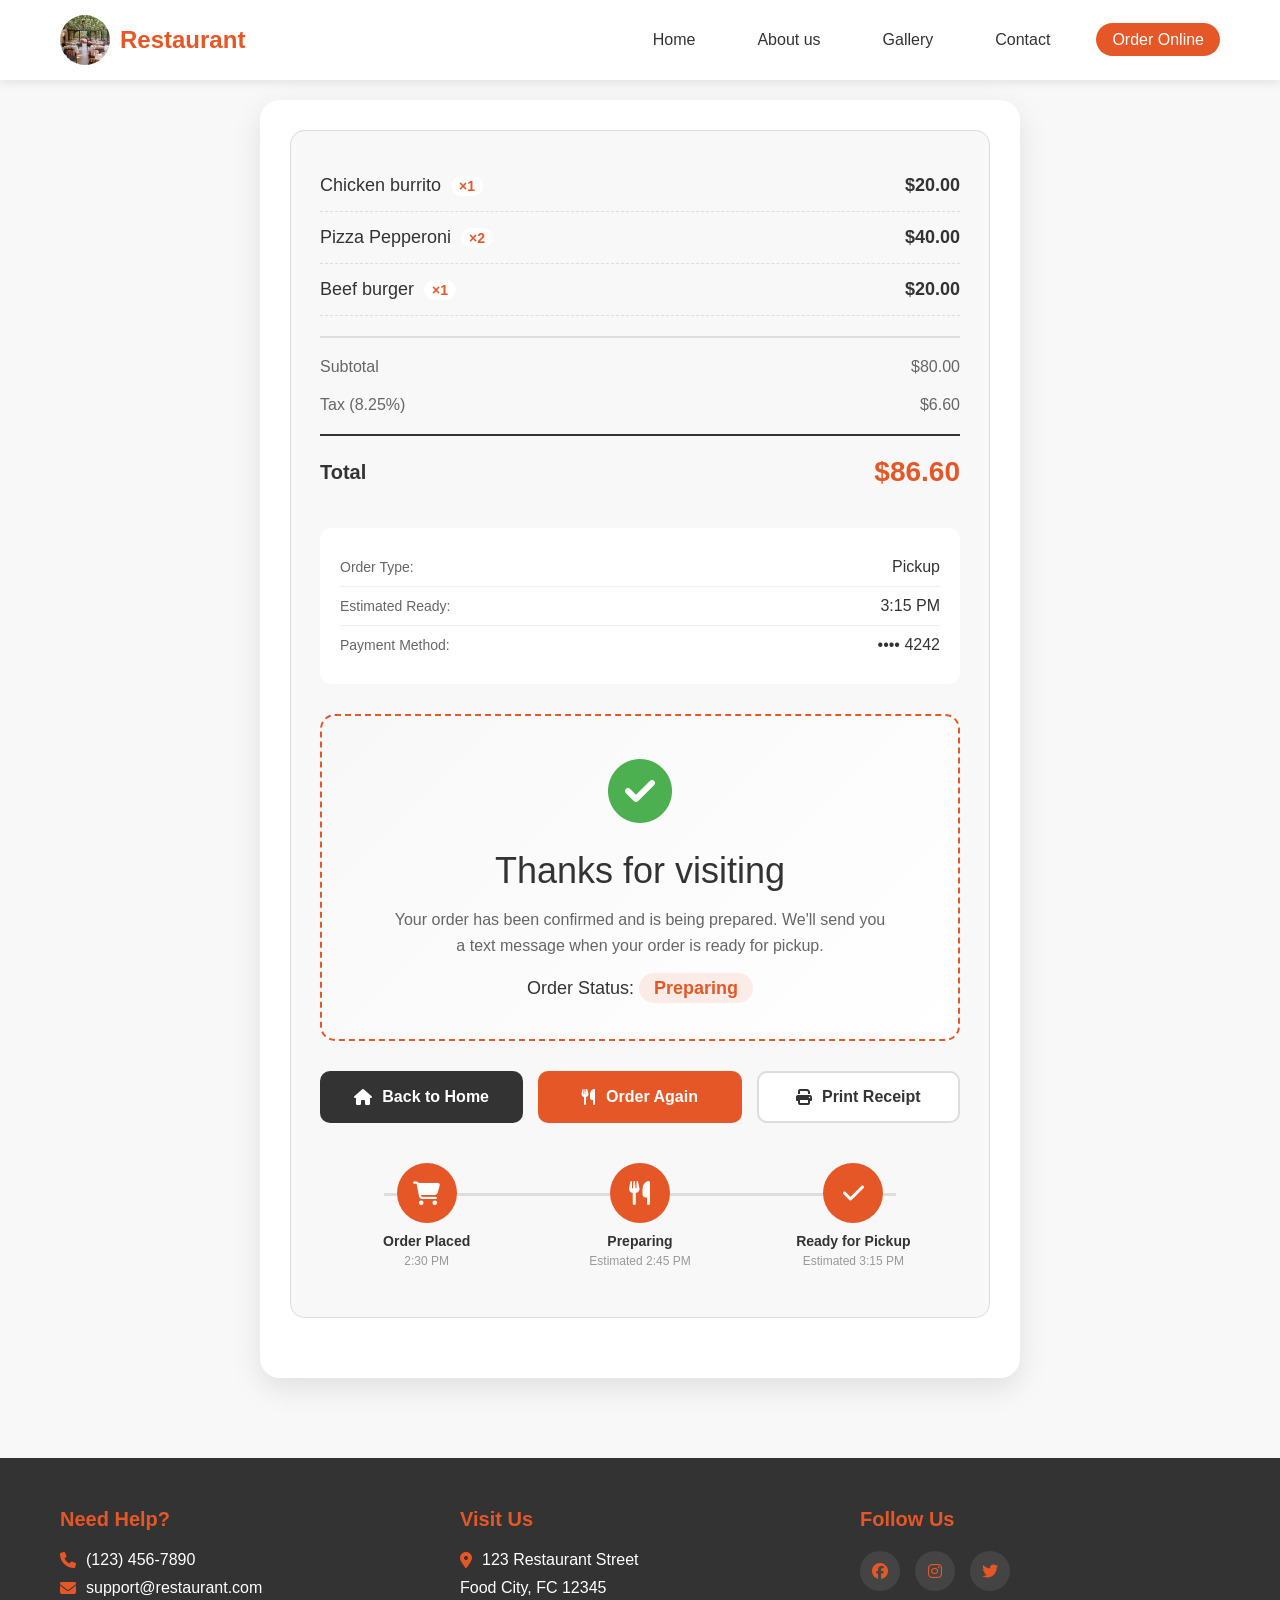
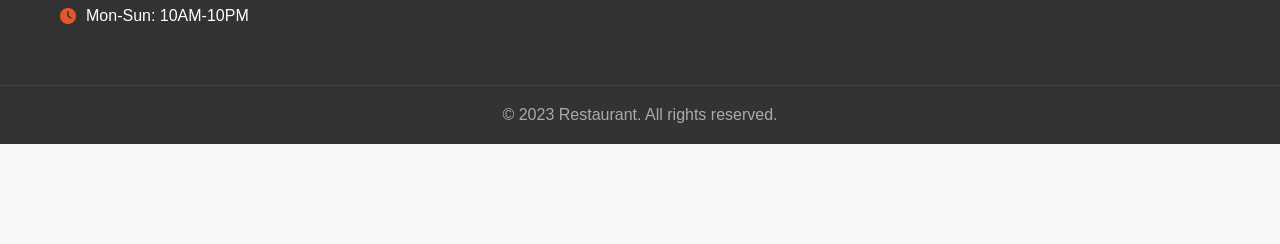
==== checkout.html @ 21a304e9 "first commit" ====
<!DOCTYPE html>
<html lang="en">
<head>
    <meta charset="UTF-8">
    <meta name="viewport" content="width=device-width, initial-scale=1.0">
    <title>Order Confirmation | Restaurant</title>
    <link rel="stylesheet" href="style.css">
    <link rel="stylesheet" href="checkout.css">
    <link rel="stylesheet" href="https://cdnjs.cloudflare.com/ajax/libs/font-awesome/6.4.0/css/all.min.css">
</head>
<body>
    <!-- Navigation -->
    <nav>
        <div class="nav-container">
            <div class="logo">
                <a href="#"><img src="images/Restaurant.jpg" alt="Restaurant Logo">Restaurant</a>
            </div>
            <ul class="nav-menu">
                <li><a href="index.html">Home</a></li>
                <li><a href="about.html">About us</a></li>
                <li><a href="gallery.html">Gallery</a></li>
                <li><a href="contact.html">Contact</a></li>
                <li><a href="order.html" class="order-btn">Order Online</a></li>
            </ul>
            <div class="hamburger">
                <i class="fas fa-bars"></i>
            </div>
        </div>
    </nav>

    <!-- Checkout Container -->
    <div class="checkout-container">
        <div class="checkout-wrapper">
            <!-- Navigation in Receipt Style -->
            <!-- <div class="receipt-nav">
                <ul>
                    <li><a href="#" class="active">Home</a></li>
                    <li><a href="#">About us</a></li>
                    <li><a href="#">Gallery</a></li>
                    <li><a href="#">Contact</a></li>
                    <li><a href="#">Order Online</a></li>
                </ul>
            </div> -->

            <!-- Order Items -->
            <div class="order-receipt">
                <div class="receipt-items">
                    <!-- Item 1 -->
                    <div class="receipt-item">
                        <div class="item-info">
                            <h3>Chicken burrito</h3>
                            <span class="item-quantity">×1</span>
                        </div>
                        <div class="item-price">
                            $20.00
                        </div>
                    </div>

                    <!-- Item 2 -->
                    <div class="receipt-item">
                        <div class="item-info">
                            <h3>Pizza Pepperoni</h3>
                            <span class="item-quantity">×2</span>
                        </div>
                        <div class="item-price">
                            $40.00
                        </div>
                    </div>

                    <!-- Item 3 -->
                    <div class="receipt-item">
                        <div class="item-info">
                            <h3>Beef burger</h3>
                            <span class="item-quantity">×1</span>
                        </div>
                        <div class="item-price">
                            $20.00
                        </div>
                    </div>

                    <!-- Subtotal -->
                    <div class="receipt-subtotal">
                        <div class="subtotal-label">
                            Subtotal
                        </div>
                        <div class="subtotal-price">
                            $80.00
                        </div>
                    </div>

                    <!-- Tax -->
                    <div class="receipt-tax">
                        <div class="tax-label">
                            Tax (8.25%)
                        </div>
                        <div class="tax-price">
                            $6.60
                        </div>
                    </div>

                    <!-- Total -->
                    <div class="receipt-total">
                        <div class="total-label">
                            Total
                        </div>
                        <div class="total-price">
                            $86.60
                        </div>
                    </div>
                </div>

                <!-- Order Details -->
                <div class="order-details">
                    <div class="detail-row">
                        <span class="detail-label">Order Type:</span>
                        <span class="detail-value">Pickup</span>
                    </div>
                    <div class="detail-row">
                        <span class="detail-label">Estimated Ready:</span>
                        <span class="detail-value">3:15 PM</span>
                    </div>
                    <div class="detail-row">
                        <span class="detail-label">Payment Method:</span>
                        <span class="detail-value">•••• 4242</span>
                    </div>
                </div>

                <!-- Thank You Message -->
                <div class="thank-you-section">
                    <div class="thank-you-icon">
                        <i class="fas fa-check-circle"></i>
                    </div>
                    <h2>Thanks for visiting</h2>
                    <p class="thank-you-message">
                        Your order has been confirmed and is being prepared. 
                        We'll send you a text message when your order is ready for pickup.
                    </p>
                    <p class="order-status">
                        Order Status: <span class="status-preparing">Preparing</span>
                    </p>
                </div>

                <!-- Action Buttons -->
                <div class="action-buttons">
                    <a href="index.html" class="btn-home">
                        <i class="fas fa-home"></i> Back to Home
                    </a>
                    <a href="menu.html" class="btn-order">
                        <i class="fas fa-utensils"></i> Order Again
                    </a>
                    <button class="btn-receipt">
                        <i class="fas fa-print"></i> Print Receipt
                    </button>
                </div>

                <!-- Order Timeline -->
                <div class="order-timeline">
                    <div class="timeline-step active">
                        <div class="step-icon">
                            <i class="fas fa-shopping-cart"></i>
                        </div>
                        <div class="step-label">Order Placed</div>
                        <div class="step-time">2:30 PM</div>
                    </div>
                    <div class="timeline-step">
                        <div class="step-icon">
                            <i class="fas fa-utensils"></i>
                        </div>
                        <div class="step-label">Preparing</div>
                        <div class="step-time">Estimated 2:45 PM</div>
                    </div>
                    <div class="timeline-step">
                        <div class="step-icon">
                            <i class="fas fa-check"></i>
                        </div>
                        <div class="step-label">Ready for Pickup</div>
                        <div class="step-time">Estimated 3:15 PM</div>
                    </div>
                </div>
            </div>
        </div>
    </div>

    <!-- Footer -->
    <footer>
        <div class="footer-content">
            <div class="footer-section">
                <h3>Need Help?</h3>
                <p><i class="fas fa-phone"></i> (123) 456-7890</p>
                <p><i class="fas fa-envelope"></i> support@restaurant.com</p>
                <p><i class="fas fa-clock"></i> Mon-Sun: 10AM-10PM</p>
            </div>
            <div class="footer-section">
                <h3>Visit Us</h3>
                <p><i class="fas fa-map-marker-alt"></i> 123 Restaurant Street</p>
                <p>Food City, FC 12345</p>
            </div>
            <div class="footer-section">
                <h3>Follow Us</h3>
                <div class="social-icons">
                    <a href="#"><i class="fab fa-facebook"></i></a>
                    <a href="#"><i class="fab fa-instagram"></i></a>
                    <a href="#"><i class="fab fa-twitter"></i></a>
                </div>
            </div>
        </div>
        <div class="footer-bottom">
            <p>&copy; 2023 Restaurant. All rights reserved.</p>
        </div>
    </footer>

    <script src="checkout-script.js"></script>
</body>
</html>
---- style.css ----
* {
    margin: 0;
    padding: 0;
    box-sizing: border-box;
    font-family: 'Segoe UI', Tahoma, Geneva, Verdana, sans-serif;
}

body {
    margin: 0;
    padding: 0;
    background-color: #f8f8f8;
    color: #333;
}

/* Navigation Styles */
nav {
    background-color: white;
    box-shadow: 0 2px 10px rgba(0,0,0,0.1);
    position: fixed;
    width: 100%;
    top: 0;
    z-index: 1000;
}

.nav-container {
    max-width: 1200px;
    margin: 0 auto;
    padding: 0 20px;
    display: flex;
    justify-content: space-between;
    align-items: center;
    height: 80px;
}

.logo {
    display: flex;
    align-items: center;
}

.logo a {
    display: flex;
    align-items: center;
    text-decoration: none;
    color: #E55727;
    font-size: 24px;
    font-weight: bold;
}

.logo img {
    width: 50px;
    height: 50px;
    border-radius: 50%;
    margin-right: 10px;
    object-fit: cover;
}

.nav-menu {
    display: flex;
    list-style-type: none;
    gap: 30px;
}

.nav-menu li a {
    text-decoration: none;
    color: #333;
    font-weight: 500;
    padding: 8px 16px;
    border-radius: 25px;
    transition: all 0.3s ease;
}

.nav-menu li a:hover {
    color: white;
    background-color: #E55727;
}

.nav-menu li a.active {
    background-color: #E55727;
    color: white;
}

.nav-menu li a.order-btn {
    background-color: #E55727;
    color: white;
}

.nav-menu li a.order-btn:hover {
    background-color: #E55727;
}

.hamburger {
    display: none;
    font-size: 24px;
    cursor: pointer;
}

/* Hero Section */
.hero {
    max-width: 1200px;
    margin: 100px auto 50px;
    padding: 0 20px;
    display: grid;
    grid-template-columns: 1fr 1fr;
    gap: 50px;
    align-items: center;
}

.hero-content h1 {
    font-size: 128px;
    color: #E55727;
    line-height: 1;
    margin-bottom: 20px;
}

.hero-content h2 {
    font-size: 36px;
    color: #333;
    margin-bottom: 20px;
}

.hero-content p {
    font-size: 18px;
    color: #666;
    margin-bottom: 30px;
    line-height: 1.6;
}

.hero-buttons {
    display: flex;
    gap: 20px;
}

.btn-primary, .btn-secondary {
    padding: 12px 30px;
    border-radius: 25px;
    text-decoration: none;
    font-weight: 600;
    display: inline-block;
    transition: all 0.3s ease;
}

.btn-primary {
    background-color: #E55727;
    color: white;
}

.btn-primary:hover {
    background-color: #c94a20;
    transform: translateY(-3px);
    box-shadow: 0 5px 15px rgba(229, 87, 39, 0.3);
}

.btn-secondary {
    background-color: transparent;
    color: #333;
    border: 2px solid #333;
}

.btn-secondary:hover {
    background-color: #333;
    color: white;
    transform: translateY(-3px);
}

.hero-image img {
    width: 100%;
    height: 500px;
    object-fit: cover;
    border-radius: 10px;
    box-shadow: 0 10px 30px rgba(0,0,0,0.1);
}

/* Features Section */
.features {
    max-width: 1200px;
    margin: 80px auto;
    padding: 0 20px;
    display: grid;
    grid-template-columns: repeat(3, 1fr);
    gap: 40px;
}

.feature-card {
    text-align: center;
    padding: 30px;
    background-color: white;
    border-radius: 10px;
    box-shadow: 0 5px 15px rgba(0,0,0,0.05);
    transition: transform 0.3s ease;
}

.feature-card:hover {
    transform: translateY(-10px);
}

.feature-card i {
    font-size: 40px;
    color: #E55727;
    margin-bottom: 20px;
}

.feature-card h3 {
    font-size: 24px;
    margin-bottom: 10px;
    color: #333;
}

.feature-card p {
    color: #666;
}

/* Menu Preview */
.menu-preview {
    max-width: 1200px;
    margin: 80px auto;
    padding: 0 20px;
}

.menu-preview h2 {
    text-align: center;
    font-size: 36px;
    margin-bottom: 50px;
    color: #333;
}

.menu-items {
    display: grid;
    grid-template-columns: repeat(3, 1fr);
    gap: 30px;
}

.menu-item {
    background-color: white;
    border-radius: 10px;
    overflow: hidden;
    box-shadow: 0 5px 15px rgba(0,0,0,0.05);
    transition: transform 0.3s ease;
}

.menu-item:hover {
    transform: translateY(-10px);
}

.menu-item img {
    width: 100%;
    height: 200px;
    object-fit: cover;
}

.menu-item h3 {
    padding: 20px 20px 10px;
    font-size: 22px;
    color: #333;
}

.menu-item p {
    padding: 0 20px;
    color: #666;
    margin-bottom: 15px;
}

.price {
    display: block;
    padding: 0 20px 20px;
    font-size: 20px;
    font-weight: bold;
    color: #E55727;
}

/* Footer */
footer {
    background-color: #333;
    color: white;
    margin-top: 80px;
}

.footer-content {
    max-width: 1200px;
    margin: 0 auto;
    padding: 50px 20px;
    display: grid;
    grid-template-columns: repeat(3, 1fr);
    gap: 40px;
}

.footer-section h3 {
    font-size: 20px;
    margin-bottom: 20px;
    color: #E55727;
}

.footer-section p {
    margin-bottom: 10px;
    display: flex;
    align-items: center;
    gap: 10px;
}

.footer-section i {
    color: #E55727;
}

.social-icons {
    display: flex;
    gap: 15px;
    margin-top: 20px;
}

.social-icons a {
    display: inline-flex;
    align-items: center;
    justify-content: center;
    width: 40px;
    height: 40px;
    background-color: #444;
    border-radius: 50%;
    color: white;
    text-decoration: none;
    transition: all 0.3s ease;
}

.social-icons a:hover {
    background-color: #E55727;
    transform: translateY(-3px);
}

.footer-bottom {
    text-align: center;
    padding: 20px;
    border-top: 1px solid #444;
    color: #aaa;
}

/* Responsive Design */
@media (max-width: 1024px) {
    .hero-content h1 {
        font-size: 96px;
    }
    
    .features, .menu-items {
        grid-template-columns: repeat(2, 1fr);
    }
}

@media (max-width: 768px) {
    .nav-menu {
        display: none;
        position: absolute;
        top: 80px;
        left: 0;
        width: 100%;
        background-color: white;
        flex-direction: column;
        padding: 20px;
        box-shadow: 0 5px 10px rgba(0,0,0,0.1);
    }
    
    .nav-menu.active {
        display: flex;
    }
    
    .hamburger {
        display: block;
    }
    
    .hero {
        grid-template-columns: 1fr;
        margin-top: 120px;
    }
    
    .hero-content h1 {
        font-size: 72px;
    }
    
    .hero-content h2 {
        font-size: 28px;
    }
    
    .hero-buttons {
        flex-direction: column;
    }
    
    .features, .menu-items, .footer-content {
        grid-template-columns: 1fr;
    }
}


/* Menu Header */
.menu-header {
    background: linear-gradient(rgba(0, 0, 0, 0.7), rgba(0, 0, 0, 0.7)), 
                url('https://images.unsplash.com/photo-1414235077428-338989a2e8c0?ixlib=rb-4.0.3&auto=format&fit=crop&w=1470&q=80');
    background-size: cover;
    background-position: center;
    height: 300px;
    display: flex;
    align-items: center;
    justify-content: center;
    margin-top: 80px;
}

.menu-title h1 {
    font-size: 72px;
    color: white;
    text-align: center;
    text-transform: uppercase;
    letter-spacing: 3px;
    text-shadow: 2px 2px 4px rgba(0, 0, 0, 0.5);
}

/* Menu Section */
.menu-section {
    padding: 60px 0;
    background-color: #f8f8f8;
}

.container {
    max-width: 1200px;
    margin: 0 auto;
    padding: 0 20px;
}

.menu-row {
    display: grid;
    grid-template-columns: repeat(2, 1fr);
    gap: 30px;
    margin-bottom: 30px;
}

.menu-item-card {
    background-color: white;
    border-radius: 15px;
    overflow: hidden;
    box-shadow: 0 5px 15px rgba(0, 0, 0, 0.08);
    transition: all 0.3s ease;
    display: flex;
    height: 200px;
}

.menu-item-card:hover {
    transform: translateY(-5px);
    box-shadow: 0 10px 25px rgba(0, 0, 0, 0.12);
}

.menu-item-image {
    width: 40%;
    overflow: hidden;
}

.menu-item-image img {
    width: 100%;
    height: 100%;
    object-fit: cover;
    transition: transform 0.3s ease;
}

.menu-item-card:hover .menu-item-image img {
    transform: scale(1.05);
}

.menu-item-content {
    width: 60%;
    padding: 20px;
    display: flex;
    flex-direction: column;
    justify-content: space-between;
}

.menu-item-content h3 {
    font-size: 22px;
    color: #333;
    margin-bottom: 10px;
    font-weight: 600;
}

.item-description {
    color: #666;
    font-size: 14px;
    line-height: 1.5;
    margin-bottom: 15px;
    flex-grow: 1;
}

.item-bottom {
    display: flex;
    justify-content: space-between;
    align-items: center;
}

.item-price {
    font-size: 24px;
    font-weight: bold;
    color: #E55727;
}

.quantity-controls {
    display: flex;
    align-items: center;
    background-color: #f0f0f0;
    border-radius: 25px;
    padding: 5px;
}

.quantity-btn {
    background-color: #E55727;
    color: white;
    border: none;
    width: 30px;
    height: 30px;
    border-radius: 50%;
    display: flex;
    align-items: center;
    justify-content: center;
    cursor: pointer;
    font-size: 14px;
    transition: all 0.3s ease;
}

.quantity-btn:hover {
    background-color: #c94a20;
    transform: scale(1.1);
}

.quantity {
    margin: 0 15px;
    font-size: 18px;
    font-weight: 600;
    min-width: 30px;
    text-align: center;
}

/* Order Summary */
.order-summary {
    position: fixed;
    bottom: 0;
    left: 0;
    right: 0;
    background-color: white;
    box-shadow: 0 -5px 15px rgba(0, 0, 0, 0.1);
    padding: 20px;
    z-index: 100;
}

.order-container {
    max-width: 1200px;
    margin: 0 auto;
    display: flex;
    align-items: center;
    justify-content: space-between;
}

.order-container h3 {
    font-size: 24px;
    color: #333;
    margin-right: 30px;
}

.order-items {
    flex-grow: 1;
    display: flex;
    gap: 20px;
    overflow-x: auto;
    padding: 10px 0;
}

.order-item {
    display: flex;
    align-items: center;
    background-color: #f8f8f8;
    padding: 10px 15px;
    border-radius: 10px;
    min-width: 200px;
}

.order-item span {
    margin-right: 10px;
}

.order-item-name {
    font-weight: 500;
    flex-grow: 1;
}

.order-item-quantity {
    color: #E55727;
    font-weight: bold;
}

.order-item-price {
    font-weight: bold;
}

.order-total {
    margin: 0 30px;
    display: flex;
    align-items: center;
    gap: 10px;
}

.order-total span:first-child {
    font-size: 18px;
    color: #666;
}

.total-price {
    font-size: 28px;
    font-weight: bold;
    color: #E55727;
}

.checkout-btn {
    background-color: #E55727;
    color: white;
    border: none;
    padding: 15px 40px;
    border-radius: 25px;
    font-size: 18px;
    font-weight: 600;
    cursor: pointer;
    transition: all 0.3s ease;
}

.checkout-btn:hover {
    background-color: #E55727;
    transform: translateY(-2px);
}

/* Footer adjustments for menu page */
footer {
    margin-bottom: 100px; /* To make space for the order summary */
}

/* Responsive Design */
@media (max-width: 1024px) {
    .menu-row {
        grid-template-columns: 1fr;
    }
    
    .menu-item-card {
        height: auto;
    }
}

@media (max-width: 768px) {
    .menu-title h1 {
        font-size: 48px;
    }
    
    .order-container {
        flex-direction: column;
        gap: 20px;
    }
    
    .order-items {
        width: 100%;
        justify-content: flex-start;
    }
    
    .order-total {
        margin: 0;
    }
    
    footer {
        margin-bottom: 150px;
    }
}

@media (max-width: 480px) {
    .menu-item-card {
        flex-direction: column;
        height: auto;
    }
    
    .menu-item-image {
        width: 100%;
        height: 200px;
    }
    
    .menu-item-content {
        width: 100%;
    }
    
    .menu-item-content h3 {
        font-size: 20px;
    }
    
    .item-price {
        font-size: 20px;
    }
}
---- checkout.css ----
/* Checkout Page Styles */
.checkout-container {
    max-width: 800px;
    margin: 100px auto 50px;
    padding: 0 20px;
}

.checkout-wrapper {
    background-color: white;
    border-radius: 20px;
    box-shadow: 0 10px 30px rgba(0, 0, 0, 0.1);
    overflow: hidden;
    padding: 30px;
}

/* Receipt Header */
.receipt-header {
    display: flex;
    align-items: center;
    margin-bottom: 30px;
    padding-bottom: 20px;
    border-bottom: 2px solid #f0f0f0;
}

.device-icon {
    background-color: #f8f8f8;
    padding: 15px;
    border-radius: 12px;
    margin-right: 20px;
    display: flex;
    align-items: center;
    gap: 10px;
    font-size: 14px;
    color: #666;
}

.device-icon i {
    font-size: 24px;
    color: #333;
}

.receipt-title h1 {
    font-size: 28px;
    color: #333;
    margin-bottom: 5px;
}

.receipt-subtitle {
    color: #666;
    font-size: 16px;
    margin-bottom: 5px;
}

.receipt-date {
    color: #888;
    font-size: 14px;
}

/* Receipt Navigation */
.receipt-nav {
    background-color: #f8f8f8;
    border-radius: 12px;
    padding: 15px;
    margin-bottom: 30px;
}

.receipt-nav ul {
    display: flex;
    list-style: none;
    justify-content: space-between;
    margin: 0;
    padding: 0;
}

.receipt-nav li a {
    text-decoration: none;
    color: #666;
    font-weight: 500;
    padding: 8px 16px;
    border-radius: 20px;
    transition: all 0.3s ease;
}

.receipt-nav li a:hover,
.receipt-nav li a.active {
    background-color: #E55727;
    color: white;
}

/* Order Receipt */
.order-receipt {
    background-color: #f8f8f8;
    border-radius: 15px;
    padding: 30px;
    margin-bottom: 30px;
}

.receipt-items {
    margin-bottom: 30px;
}

.receipt-item {
    display: flex;
    justify-content: space-between;
    align-items: center;
    padding: 15px 0;
    border-bottom: 1px dashed #ddd;
}

.receipt-item:last-child {
    border-bottom: none;
}

.item-info {
    display: flex;
    align-items: center;
    gap: 10px;
}

.item-info h3 {
    font-size: 18px;
    color: #333;
    font-weight: 500;
}

.item-quantity {
    color: #E55727;
    font-weight: 600;
    background-color: white;
    padding: 2px 8px;
    border-radius: 10px;
    font-size: 14px;
}

.item-price {
    font-size: 18px;
    font-weight: 600;
    color: #333;
}

/* Receipt Totals */
.receipt-subtotal,
.receipt-tax,
.receipt-total {
    display: flex;
    justify-content: space-between;
    align-items: center;
    padding: 10px 0;
}

.receipt-subtotal {
    margin-top: 20px;
    padding-top: 20px;
    border-top: 2px solid #ddd;
}

.receipt-total {
    padding-top: 20px;
    border-top: 2px solid #333;
    margin-top: 10px;
}

.subtotal-label,
.tax-label,
.total-label {
    font-size: 16px;
    color: #666;
}

.subtotal-price,
.tax-price {
    font-size: 16px;
    color: #666;
}

.total-label {
    font-size: 20px;
    font-weight: 600;
    color: #333;
}

.total-price {
    font-size: 28px;
    font-weight: 700;
    color: #E55727;
}

/* Order Details */
.order-details {
    background-color: white;
    border-radius: 12px;
    padding: 20px;
    margin: 30px 0;
}

.detail-row {
    display: flex;
    justify-content: space-between;
    align-items: center;
    padding: 10px 0;
    border-bottom: 1px solid #f0f0f0;
}

.detail-row:last-child {
    border-bottom: none;
}

.detail-label {
    color: #666;
    font-size: 14px;
}

.detail-value {
    color: #333;
    font-weight: 500;
}

/* Thank You Section */
.thank-you-section {
    text-align: center;
    padding: 40px 20px;
    background: linear-gradient(135deg, #f8f8f8 0%, white 100%);
    border-radius: 15px;
    margin: 30px 0;
    border: 2px dashed #E55727;
}

.thank-you-icon {
    font-size: 64px;
    color: #4CAF50;
    margin-bottom: 20px;
}

.thank-you-section h2 {
    font-size: 36px;
    color: #333;
    margin-bottom: 15px;
    font-weight: 300;
}

.thank-you-message {
    color: #666;
    font-size: 16px;
    line-height: 1.6;
    max-width: 500px;
    margin: 0 auto 20px;
}

.order-status {
    font-size: 18px;
    color: #333;
}

.status-preparing {
    color: #E55727;
    font-weight: 600;
    background-color: rgba(229, 87, 39, 0.1);
    padding: 5px 15px;
    border-radius: 20px;
}

/* Action Buttons */
.action-buttons {
    display: grid;
    grid-template-columns: repeat(3, 1fr);
    gap: 15px;
    margin: 30px 0;
}

.btn-home,
.btn-order,
.btn-receipt {
    display: flex;
    align-items: center;
    justify-content: center;
    gap: 10px;
    padding: 15px;
    border-radius: 10px;
    text-decoration: none;
    font-weight: 600;
    font-size: 16px;
    transition: all 0.3s ease;
    border: none;
    cursor: pointer;
}

.btn-home {
    background-color: #333;
    color: white;
}

.btn-home:hover {
    background-color: #555;
    transform: translateY(-3px);
}

.btn-order {
    background-color: #E55727;
    color: white;
}

.btn-order:hover {
    background-color: #c94a20;
    transform: translateY(-3px);
}

.btn-receipt {
    background-color: white;
    color: #333;
    border: 2px solid #ddd;
}

.btn-receipt:hover {
    background-color: #f8f8f8;
    border-color: #333;
    transform: translateY(-3px);
}

/* Order Timeline */
.order-timeline {
    display: flex;
    justify-content: space-between;
    position: relative;
    margin: 40px 0 20px;
}

.order-timeline::before {
    content: '';
    position: absolute;
    top: 30px;
    left: 10%;
    right: 10%;
    height: 3px;
    background-color: #ddd;
    z-index: 1;
}

.timeline-step {
    display: flex;
    flex-direction: column;
    align-items: center;
    position: relative;
    z-index: 2;
    flex: 1;
}

.timeline-step.active .step-icon {
    background-color: #E55727;
    color: white;
}

.timeline-step.active .step-label {
    color: #333;
    font-weight: 600;
}

.step-icon {
    width: 60px;
    height: 60px;
    background-color: #f8f8f8;
    border-radius: 50%;
    display: flex;
    align-items: center;
    justify-content: center;
    font-size: 24px;
    color: #999;
    margin-bottom: 10px;
    transition: all 0.3s ease;
}

.step-label {
    font-size: 14px;
    color: #999;
    margin-bottom: 5px;
    text-align: center;
}

.step-time {
    font-size: 12px;
    color: #999;
    text-align: center;
}

/* Responsive Design */
@media (max-width: 768px) {
    .checkout-wrapper {
        padding: 20px;
    }
    
    .receipt-nav ul {
        flex-direction: column;
        gap: 10px;
    }
    
    .receipt-nav li a {
        display: block;
        text-align: center;
    }
    
    .action-buttons {
        grid-template-columns: 1fr;
    }
    
    .order-timeline {
        flex-direction: column;
        gap: 30px;
    }
    
    .order-timeline::before {
        display: none;
    }
    
    .timeline-step {
        flex-direction: row;
        gap: 20px;
        text-align: left;
        align-items: center;
    }
    
    .step-icon {
        margin-bottom: 0;
        min-width: 60px;
    }
}

@media (max-width: 480px) {
    .receipt-header {
        flex-direction: column;
        text-align: center;
        gap: 20px;
    }
    
    .device-icon {
        margin-right: 0;
        justify-content: center;
    }
    
    .receipt-item {
        flex-direction: column;
        align-items: flex-start;
        gap: 10px;
    }
    
    .item-price {
        align-self: flex-end;
    }
}
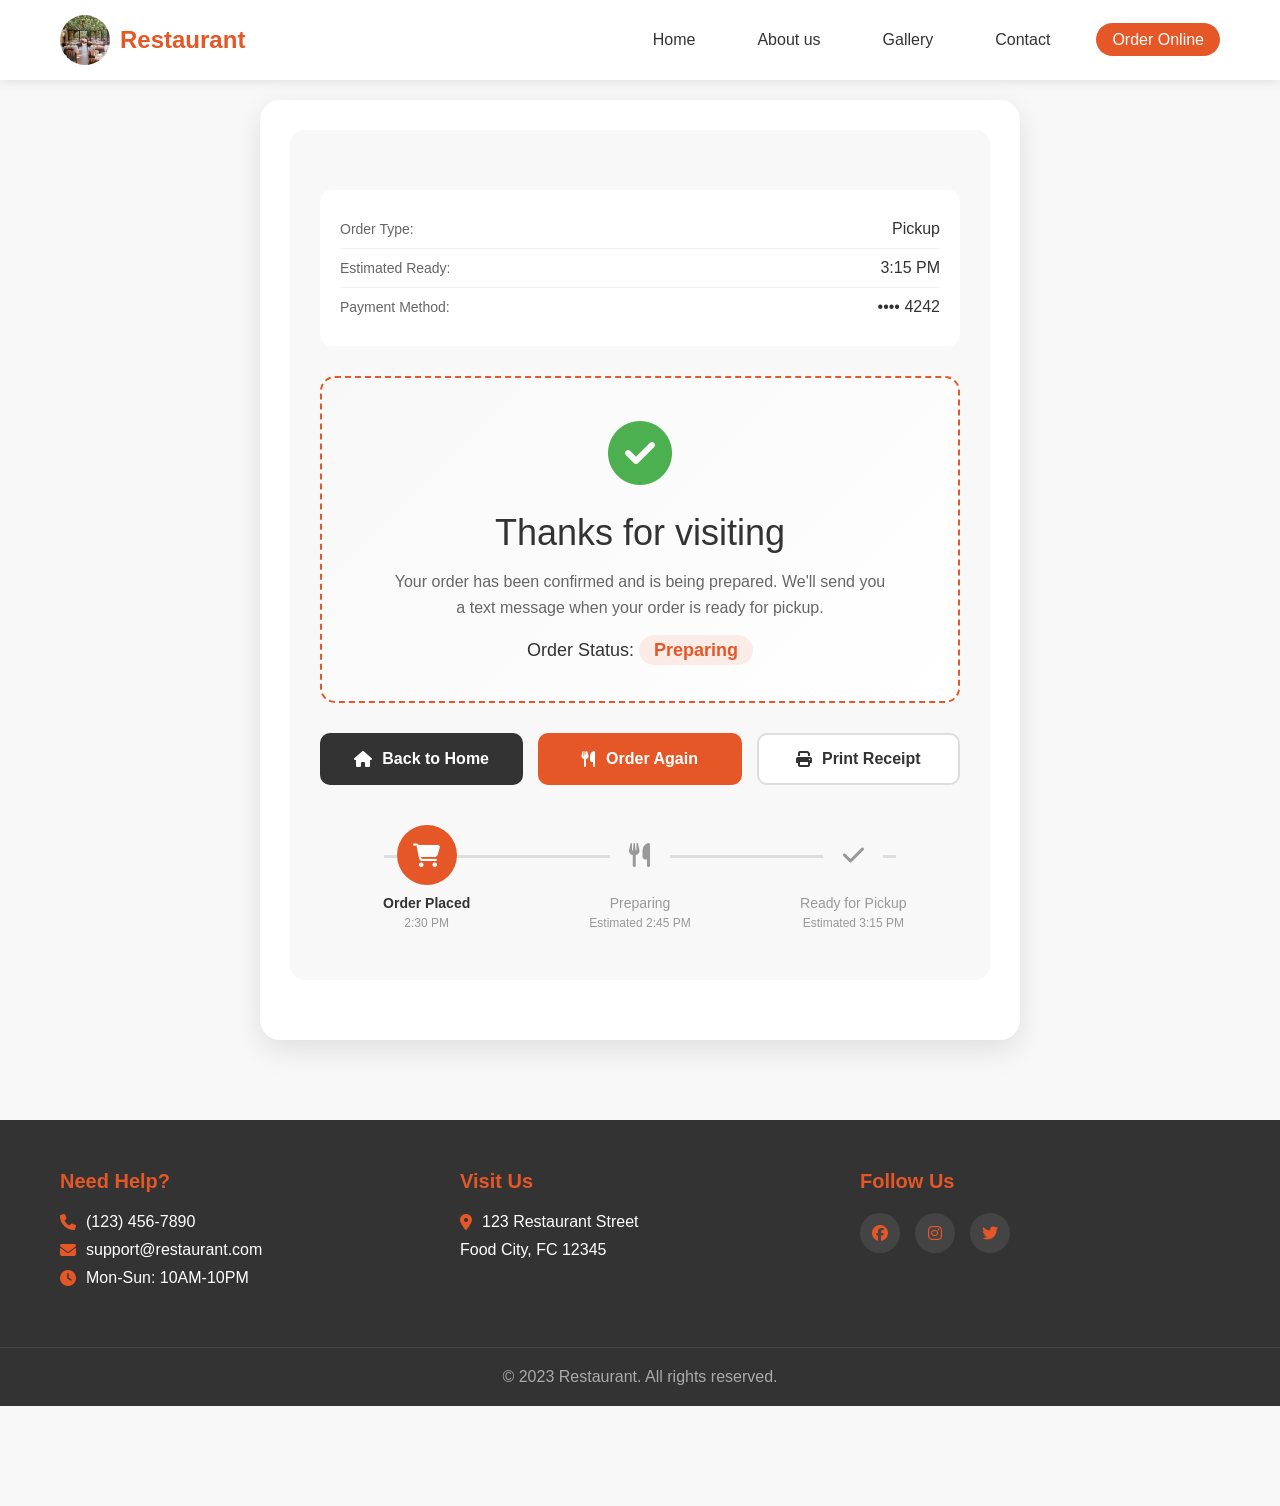
==== commit 07c0a648: "mege the js and css files into one" ====
--- a/checkout.html
+++ b/checkout.html
@@ -5,15 +5,14 @@
     <meta name="viewport" content="width=device-width, initial-scale=1.0">
     <title>Order Confirmation | Restaurant</title>
     <link rel="stylesheet" href="style.css">
-    <link rel="stylesheet" href="checkout.css">
     <link rel="stylesheet" href="https://cdnjs.cloudflare.com/ajax/libs/font-awesome/6.4.0/css/all.min.css">
 </head>
-<body>
+<body class="checkout-page">
     <!-- Navigation -->
     <nav>
         <div class="nav-container">
             <div class="logo">
-                <a href="#"><img src="images/Restaurant.jpg" alt="Restaurant Logo">Restaurant</a>
+                <a href="index.html"><img src="images/Restaurant.jpg" alt="Restaurant Logo">Restaurant</a>
             </div>
             <ul class="nav-menu">
                 <li><a href="index.html">Home</a></li>
@@ -97,7 +96,6 @@
                             $6.60
                         </div>
                     </div>
-
                     <!-- Total -->
                     <div class="receipt-total">
                         <div class="total-label">
@@ -209,6 +207,6 @@
         </div>
     </footer>
 
-    <script src="checkout-script.js"></script>
+    <script src="script.js"></script>
 </body>
 </html>
--- a/style.css
+++ b/style.css
@@ -72,6 +72,7 @@
 .nav-menu li a:hover {
     color: white;
     background-color: #E55727;
+    box-shadow:2px 2px 2px #333;
 }
 
 .nav-menu li a.active {
@@ -79,6 +80,10 @@
     color: white;
 }
 
+.nav-menu li a.active:hover {
+    box-shadow:2px 2px 2px #333;
+}
+
 .nav-menu li a.order-btn {
     background-color: #E55727;
     color: white;
@@ -86,6 +91,7 @@
 
 .nav-menu li a.order-btn:hover {
     background-color: #E55727;
+    box-shadow:2px 2px 2px #333;
 }
 
 .hamburger {
@@ -687,4 +693,452 @@
     .item-price {
         font-size: 20px;
     }
+}
+
+/* Checkout Page Styles */
+.checkout-container {
+    max-width: 800px;
+    margin: 100px auto 50px;
+    padding: 0 20px;
+}
+
+.checkout-wrapper {
+    background-color: white;
+    border-radius: 20px;
+    box-shadow: 0 10px 30px rgba(0, 0, 0, 0.1);
+    overflow: hidden;
+    padding: 30px;
+}
+
+/* Receipt Header */
+.receipt-header {
+    display: flex;
+    align-items: center;
+    margin-bottom: 30px;
+    padding-bottom: 20px;
+    border-bottom: 2px solid #f0f0f0;
+}
+
+.device-icon {
+    background-color: #f8f8f8;
+    padding: 15px;
+    border-radius: 12px;
+    margin-right: 20px;
+    display: flex;
+    align-items: center;
+    gap: 10px;
+    font-size: 14px;
+    color: #666;
+}
+
+.device-icon i {
+    font-size: 24px;
+    color: #333;
+}
+
+.receipt-title h1 {
+    font-size: 28px;
+    color: #333;
+    margin-bottom: 5px;
+}
+
+.receipt-subtitle {
+    color: #666;
+    font-size: 16px;
+    margin-bottom: 5px;
+}
+
+.receipt-date {
+    color: #888;
+    font-size: 14px;
+}
+
+/* Receipt Navigation */
+.receipt-nav {
+    background-color: #f8f8f8;
+    border-radius: 12px;
+    padding: 15px;
+    margin-bottom: 30px;
+}
+
+.receipt-nav ul {
+    display: flex;
+    list-style: none;
+    justify-content: space-between;
+    margin: 0;
+    padding: 0;
+}
+
+.receipt-nav li a {
+    text-decoration: none;
+    color: #666;
+    font-weight: 500;
+    padding: 8px 16px;
+    border-radius: 20px;
+    transition: all 0.3s ease;
+}
+
+.receipt-nav li a:hover,
+.receipt-nav li a.active {
+    background-color: #E55727;
+    color: white;
+}
+
+/* Order Receipt */
+.order-receipt {
+    background-color: #f8f8f8;
+    border-radius: 15px;
+    padding: 30px;
+    margin-bottom: 30px;
+}
+
+.receipt-items {
+    margin-bottom: 30px;
+}
+
+.receipt-item {
+    display: flex;
+    justify-content: space-between;
+    align-items: center;
+    padding: 15px 0;
+    border-bottom: 1px dashed #ddd;
+}
+
+.receipt-item:last-child {
+    border-bottom: none;
+}
+
+.item-info {
+    display: flex;
+    align-items: center;
+    gap: 10px;
+}
+
+.item-info h3 {
+    font-size: 18px;
+    color: #333;
+    font-weight: 500;
+}
+
+.item-quantity {
+    color: #E55727;
+    font-weight: 600;
+    background-color: white;
+    padding: 2px 8px;
+    border-radius: 10px;
+    font-size: 14px;
+}
+
+.item-price {
+    font-size: 18px;
+    font-weight: 600;
+    color: #333;
+}
+
+/* Receipt Totals */
+.receipt-subtotal,
+.receipt-tax,
+.receipt-total {
+    display: flex;
+    justify-content: space-between;
+    align-items: center;
+    padding: 10px 0;
+}
+
+.receipt-subtotal {
+    margin-top: 20px;
+    padding-top: 20px;
+    border-top: 2px solid #ddd;
+}
+
+.receipt-total {
+    padding-top: 20px;
+    border-top: 2px solid #333;
+    margin-top: 10px;
+}
+
+.subtotal-label,
+.tax-label,
+.total-label {
+    font-size: 16px;
+    color: #666;
+}
+
+.subtotal-price,
+.tax-price {
+    font-size: 16px;
+    color: #666;
+}
+
+.total-label {
+    font-size: 20px;
+    font-weight: 600;
+    color: #333;
+}
+
+.total-price {
+    font-size: 28px;
+    font-weight: 700;
+    color: #E55727;
+}
+
+/* Order Details */
+.order-details {
+    background-color: white;
+    border-radius: 12px;
+    padding: 20px;
+    margin: 30px 0;
+}
+
+.detail-row {
+    display: flex;
+    justify-content: space-between;
+    align-items: center;
+    padding: 10px 0;
+    border-bottom: 1px solid #f0f0f0;
+}
+
+.detail-row:last-child {
+    border-bottom: none;
+}
+
+.detail-label {
+    color: #666;
+    font-size: 14px;
+}
+
+.detail-value {
+    color: #333;
+    font-weight: 500;
+}
+
+/* Thank You Section */
+.thank-you-section {
+    text-align: center;
+    padding: 40px 20px;
+    background: linear-gradient(135deg, #f8f8f8 0%, white 100%);
+    border-radius: 15px;
+    margin: 30px 0;
+    border: 2px dashed #E55727;
+}
+
+.thank-you-icon {
+    font-size: 64px;
+    color: #4CAF50;
+    margin-bottom: 20px;
+}
+
+.thank-you-section h2 {
+    font-size: 36px;
+    color: #333;
+    margin-bottom: 15px;
+    font-weight: 300;
+}
+
+.thank-you-message {
+    color: #666;
+    font-size: 16px;
+    line-height: 1.6;
+    max-width: 500px;
+    margin: 0 auto 20px;
+}
+
+.order-status {
+    font-size: 18px;
+    color: #333;
+}
+
+.status-preparing {
+    color: #E55727;
+    font-weight: 600;
+    background-color: rgba(229, 87, 39, 0.1);
+    padding: 5px 15px;
+    border-radius: 20px;
+}
+
+/* Action Buttons */
+.action-buttons {
+    display: grid;
+    grid-template-columns: repeat(3, 1fr);
+    gap: 15px;
+    margin: 30px 0;
+}
+
+.btn-home,
+.btn-order,
+.btn-receipt {
+    display: flex;
+    align-items: center;
+    justify-content: center;
+    gap: 10px;
+    padding: 15px;
+    border-radius: 10px;
+    text-decoration: none;
+    font-weight: 600;
+    font-size: 16px;
+    transition: all 0.3s ease;
+    border: none;
+    cursor: pointer;
+}
+
+.btn-home {
+    background-color: #333;
+    color: white;
+}
+
+.btn-home:hover {
+    background-color: #555;
+    transform: translateY(-3px);
+}
+
+.btn-order {
+    background-color: #E55727;
+    color: white;
+}
+
+.btn-order:hover {
+    background-color: #c94a20;
+    transform: translateY(-3px);
+}
+
+.btn-receipt {
+    background-color: white;
+    color: #333;
+    border: 2px solid #ddd;
+}
+
+.btn-receipt:hover {
+    background-color: #f8f8f8;
+    border-color: #333;
+    transform: translateY(-3px);
+}
+
+/* Order Timeline */
+.order-timeline {
+    display: flex;
+    justify-content: space-between;
+    position: relative;
+    margin: 40px 0 20px;
+}
+
+.order-timeline::before {
+    content: '';
+    position: absolute;
+    top: 30px;
+    left: 10%;
+    right: 10%;
+    height: 3px;
+    background-color: #ddd;
+    z-index: 1;
+}
+
+.timeline-step {
+    display: flex;
+    flex-direction: column;
+    align-items: center;
+    position: relative;
+    z-index: 2;
+    flex: 1;
+}
+
+.timeline-step.active .step-icon {
+    background-color: #E55727;
+    color: white;
+}
+
+.timeline-step.active .step-label {
+    color: #333;
+    font-weight: 600;
+}
+
+.step-icon {
+    width: 60px;
+    height: 60px;
+    background-color: #f8f8f8;
+    border-radius: 50%;
+    display: flex;
+    align-items: center;
+    justify-content: center;
+    font-size: 24px;
+    color: #999;
+    margin-bottom: 10px;
+    transition: all 0.3s ease;
+}
+
+.step-label {
+    font-size: 14px;
+    color: #999;
+    margin-bottom: 5px;
+    text-align: center;
+}
+
+.step-time {
+    font-size: 12px;
+    color: #999;
+    text-align: center;
+}
+
+/* Responsive Design */
+@media (max-width: 768px) {
+    .checkout-wrapper {
+        padding: 20px;
+    }
+    
+    .receipt-nav ul {
+        flex-direction: column;
+        gap: 10px;
+    }
+    
+    .receipt-nav li a {
+        display: block;
+        text-align: center;
+    }
+    
+    .action-buttons {
+        grid-template-columns: 1fr;
+    }
+    
+    .order-timeline {
+        flex-direction: column;
+        gap: 30px;
+    }
+    
+    .order-timeline::before {
+        display: none;
+    }
+    
+    .timeline-step {
+        flex-direction: row;
+        gap: 20px;
+        text-align: left;
+        align-items: center;
+    }
+    
+    .step-icon {
+        margin-bottom: 0;
+        min-width: 60px;
+    }
+}
+
+@media (max-width: 480px) {
+    .receipt-header {
+        flex-direction: column;
+        text-align: center;
+        gap: 20px;
+    }
+    
+    .device-icon {
+        margin-right: 0;
+        justify-content: center;
+    }
+    
+    .receipt-item {
+        flex-direction: column;
+        align-items: flex-start;
+        gap: 10px;
+    }
+    
+    .item-price {
+        align-self: flex-end;
+    }
 }
